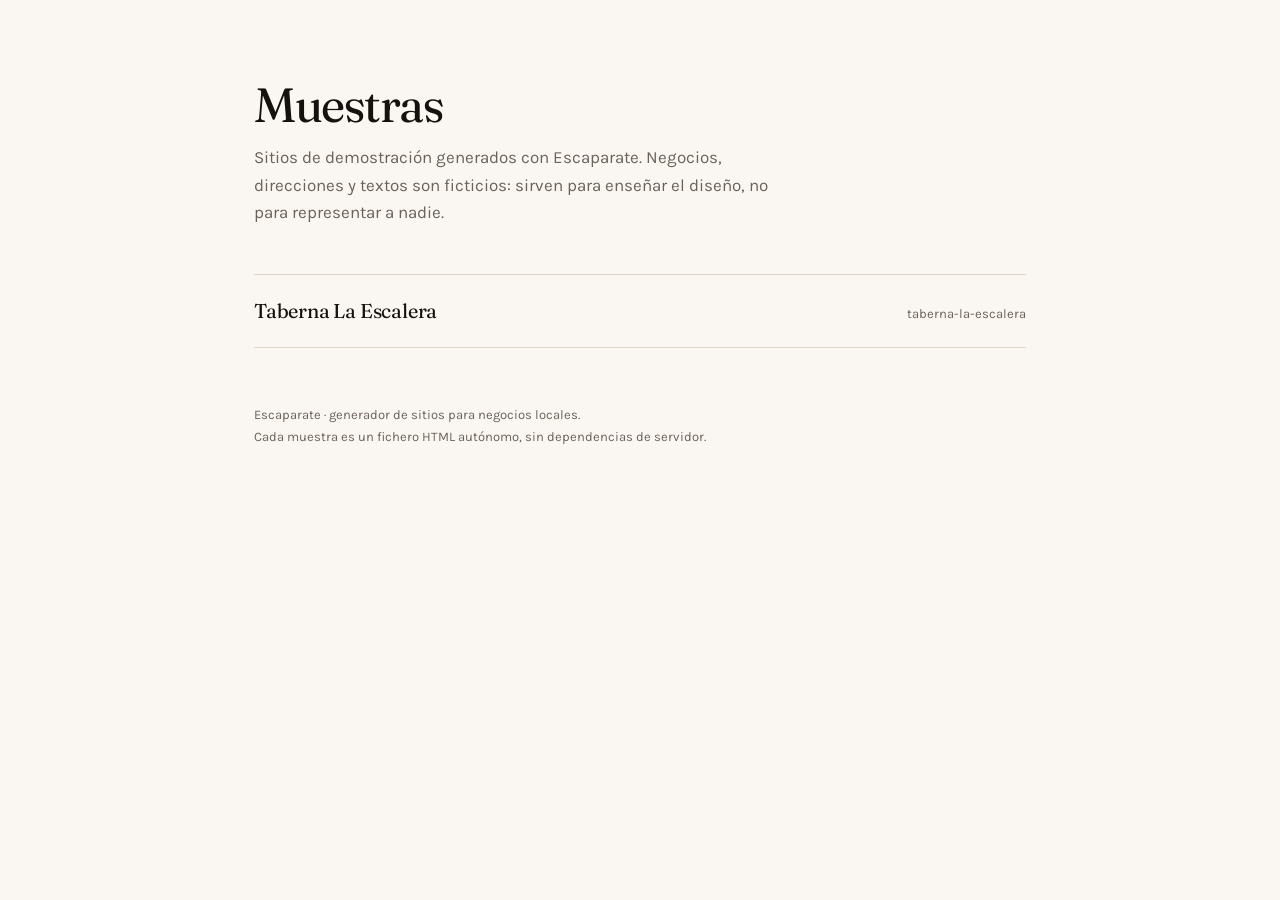
==== index.html @ d0153ee4 "Amostras Escaparate" ====
<!DOCTYPE html>
<html lang="es">
<head>
<meta charset="utf-8">
<meta name="viewport" content="width=device-width, initial-scale=1">
<title>Escaparate · muestras</title>
<meta name="robots" content="noindex">
<style>
:root{--tinta:#14110f;--papel:#faf7f2;--linha:#ded5c8;--acento:#8c2f39;--suave:#6b625a}
*{box-sizing:border-box}
body{margin:0;background:var(--papel);color:var(--tinta);
 font:400 17px/1.6 "Karla",ui-sans-serif,system-ui,sans-serif}
.wrap{max-width:820px;margin:0 auto;padding:80px 24px 120px}
h1{font-family:"Fraunces",Georgia,serif;font-weight:400;font-size:clamp(2rem,5vw,3rem);
 letter-spacing:-.03em;line-height:1.05;margin:0 0 14px}
p.lead{color:var(--suave);max-width:52ch;margin:0 0 48px}
ul{list-style:none;padding:0;margin:0}
li{border-top:1px solid var(--linha);padding:20px 0}
li:last-child{border-bottom:1px solid var(--linha)}
a{color:inherit;text-decoration:none;display:flex;justify-content:space-between;
 gap:20px;align-items:baseline}
a:hover .n{color:var(--acento)}
.n{font-family:"Fraunces",Georgia,serif;font-size:20px;letter-spacing:-.01em;transition:.2s}
.t{font-size:13px;color:var(--suave);white-space:nowrap}
footer{margin-top:56px;font-size:13px;color:var(--suave);line-height:1.7}
</style>
<link rel="preconnect" href="https://fonts.googleapis.com">
<link href="https://fonts.googleapis.com/css2?family=Fraunces:opsz,wght@9..144,400;9..144,500&family=Karla:wght@400;700&display=swap" rel="stylesheet">
</head>
<body><div class="wrap">
<h1>Muestras</h1>
<p class="lead">Sitios de demostración generados con Escaparate. Negocios, direcciones y
textos son ficticios: sirven para enseñar el diseño, no para representar a nadie.</p>
<ul>
<li><a href="taberna-la-escalera/"><span class="n">Taberna La Escalera</span><span class="t">taberna-la-escalera</span></a></li>
</ul>
<footer>Escaparate · generador de sitios para negocios locales.<br>
Cada muestra es un fichero HTML autónomo, sin dependencias de servidor.</footer>
</div></body></html>
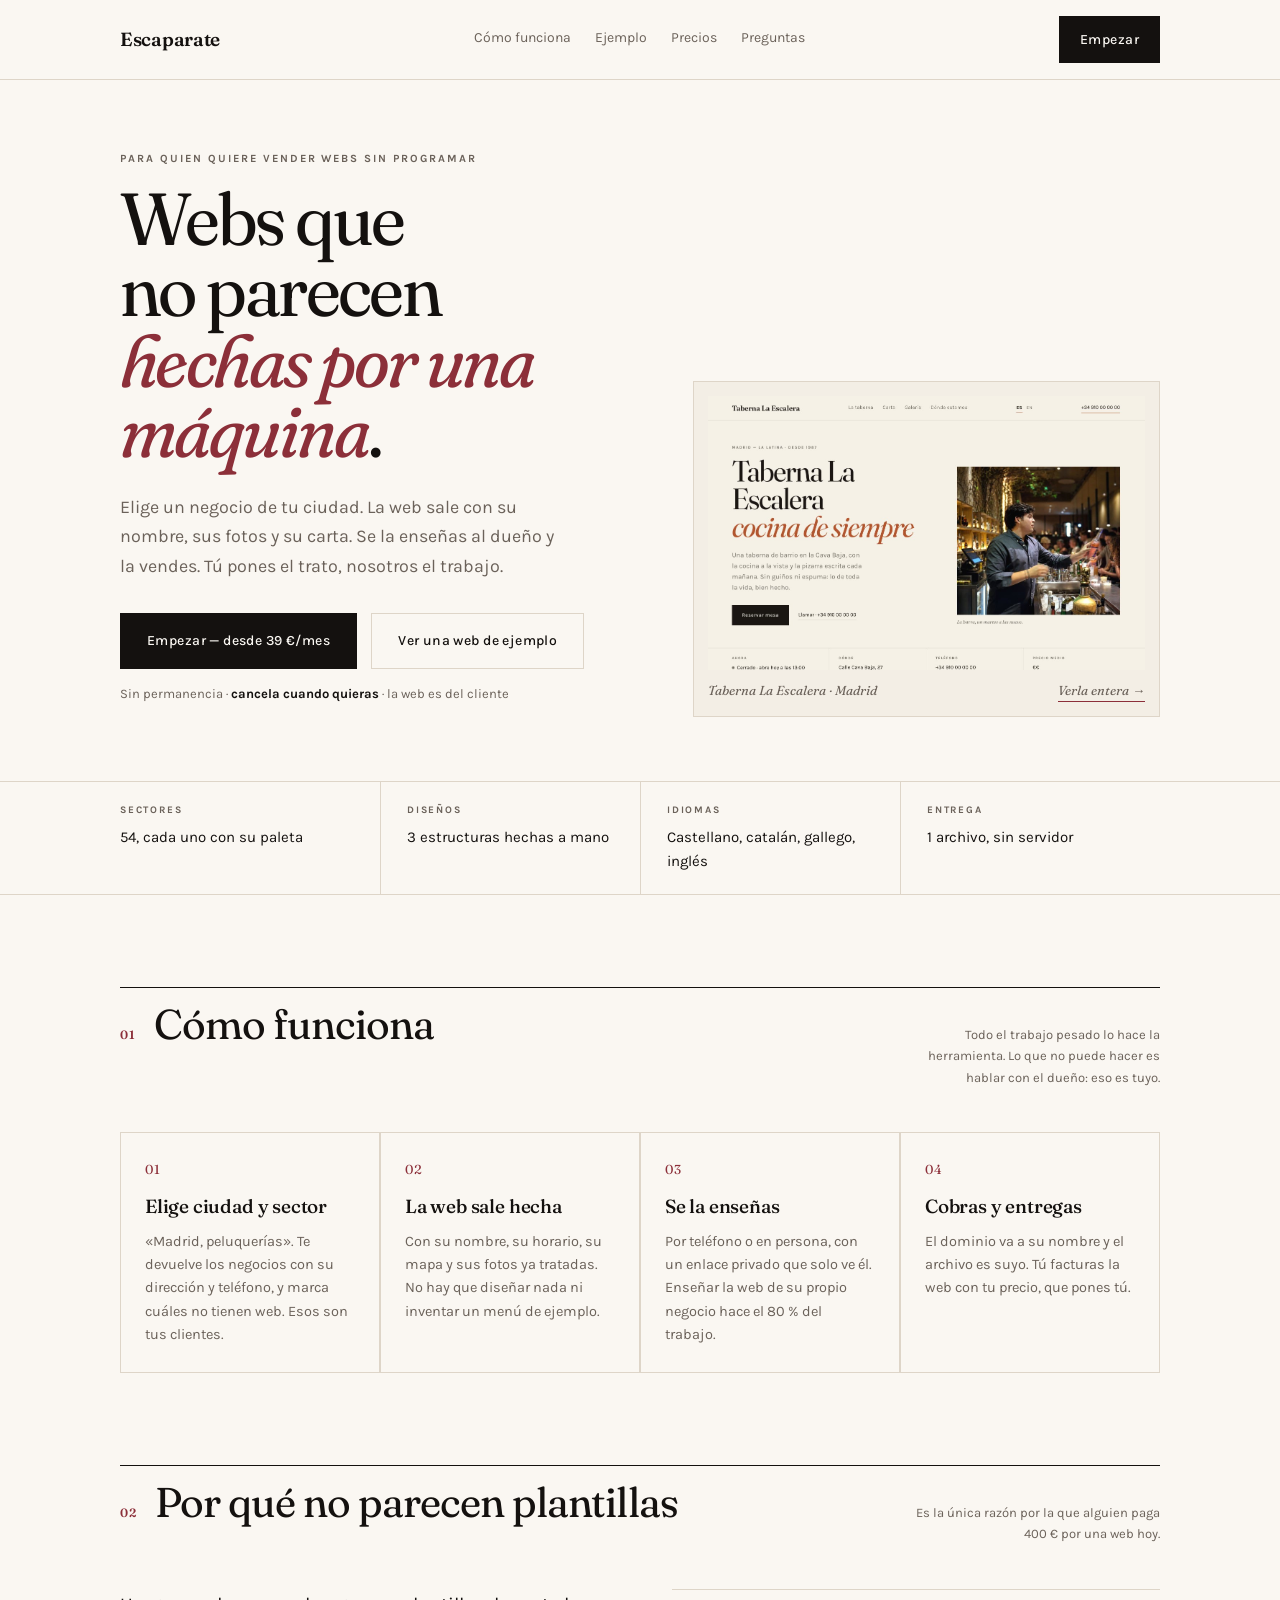
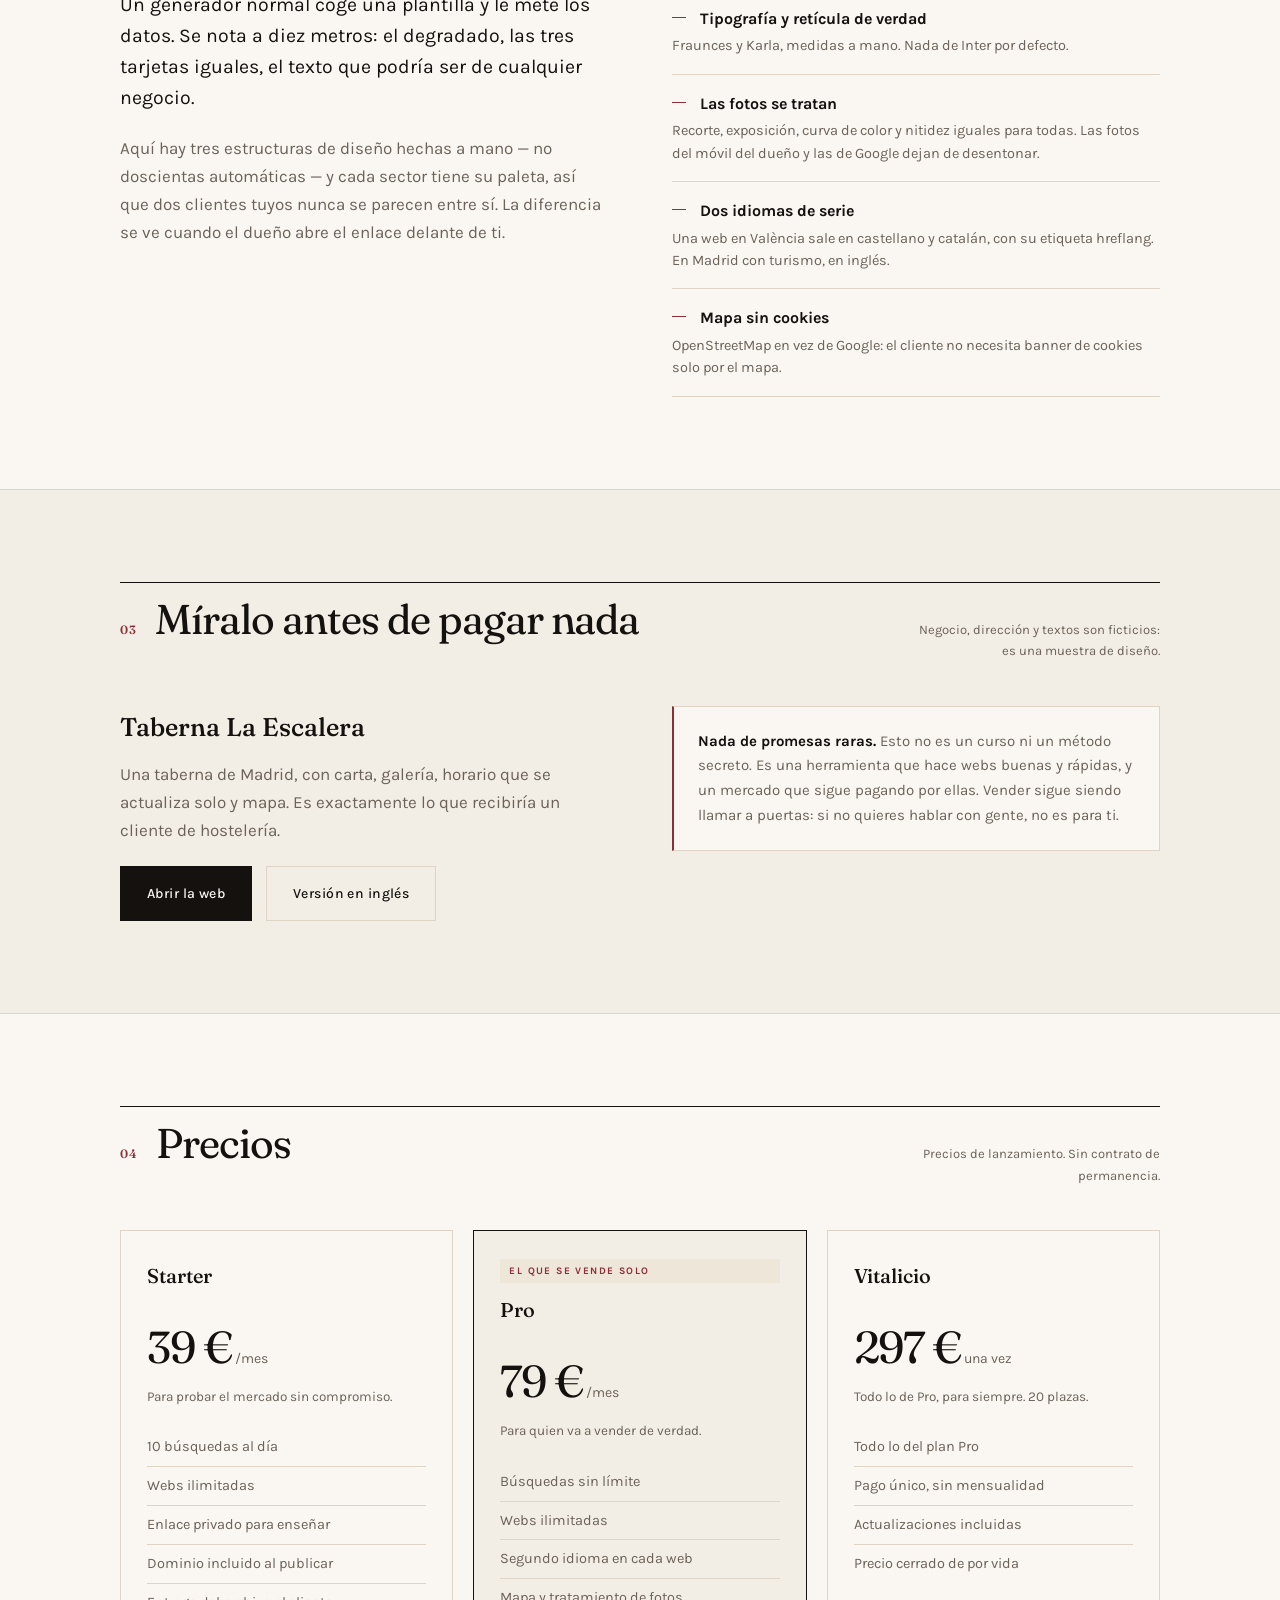
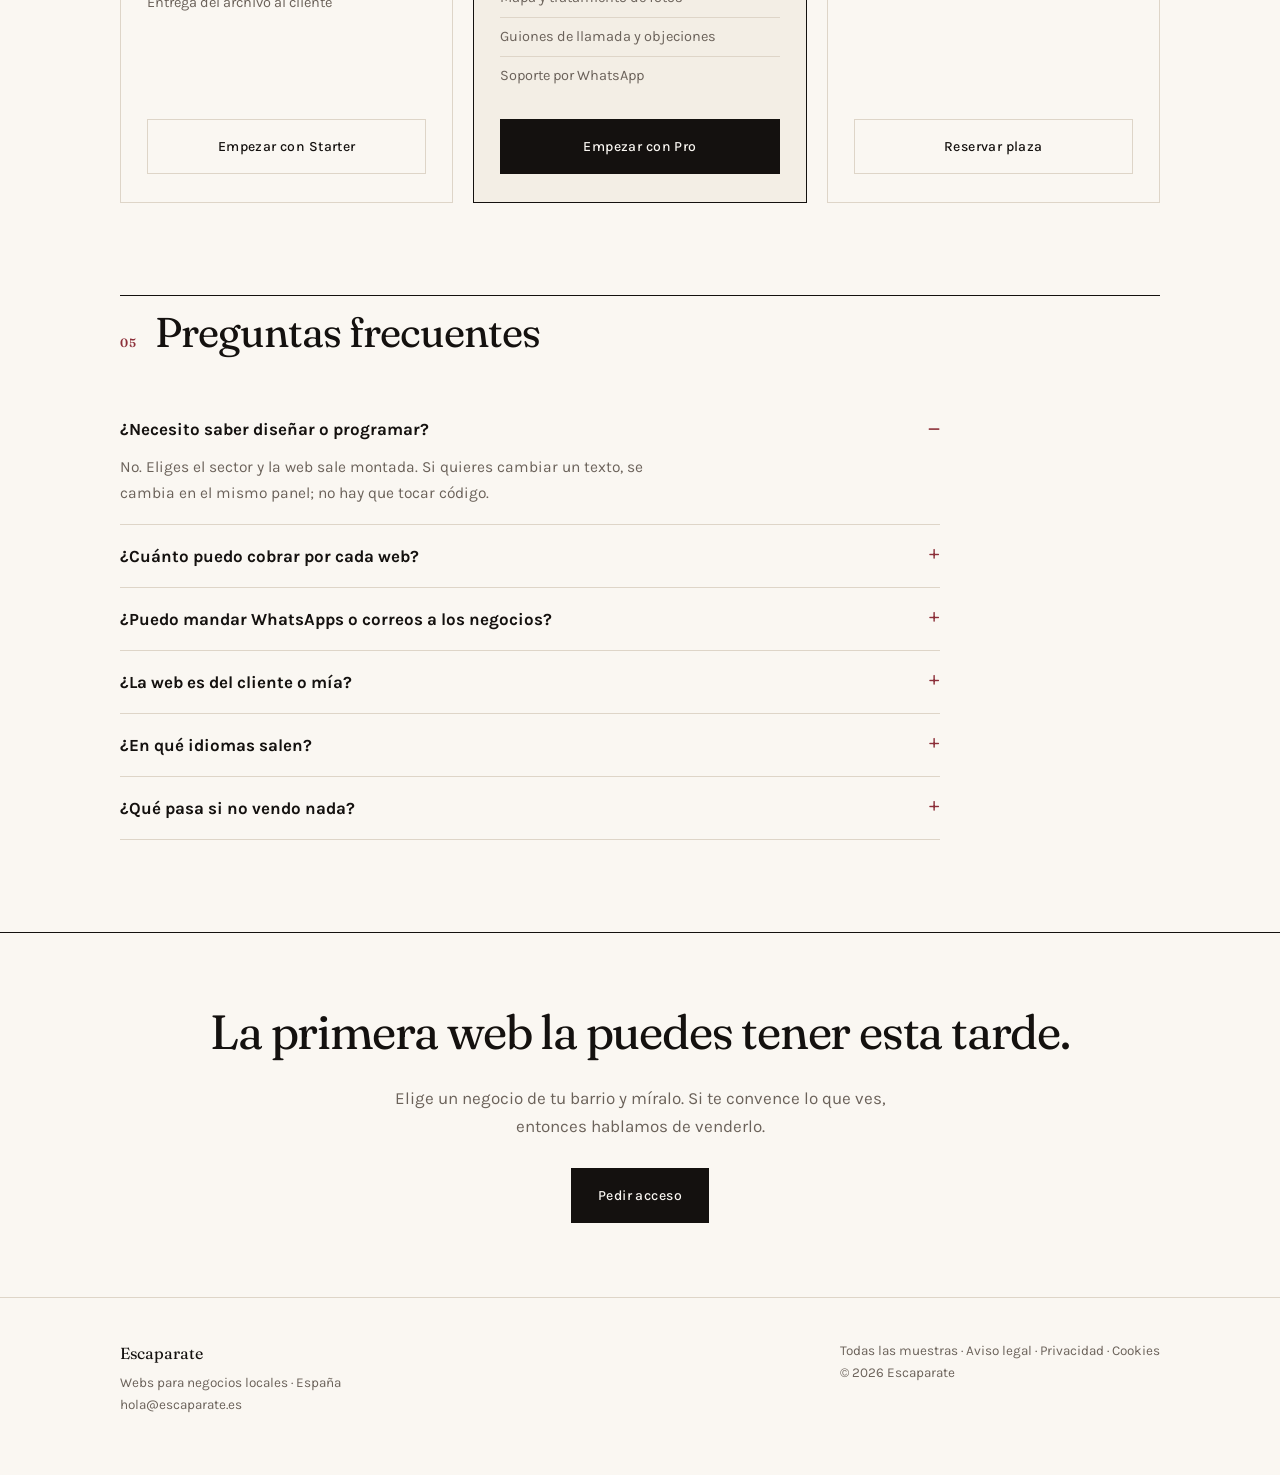
==== commit 3b3d6b8d: "Amostras Escaparate" ====
--- a/index.html
+++ b/index.html
@@ -3,37 +3,375 @@
 <head>
 <meta charset="utf-8">
 <meta name="viewport" content="width=device-width, initial-scale=1">
-<title>Escaparate · muestras</title>
-<meta name="robots" content="noindex">
+<title>Escaparate — webs para negocios locales, con tu nombre en la factura</title>
+<meta name="description" content="Elige un negocio de tu ciudad y la web sale hecha, con su nombre, sus fotos y su carta. Se la enseñas al dueño y la vendes. Sin programar, sin diseñar, sin plantillas que parezcan de máquina.">
+<meta name="robots" content="index">
+<meta property="og:type" content="website">
+<meta property="og:title" content="Escaparate — webs para negocios locales">
+<meta property="og:description" content="Elige un negocio, la web sale hecha. Se la enseñas al dueño y la vendes.">
+<meta property="og:locale" content="es_ES">
+<link rel="preconnect" href="https://fonts.googleapis.com">
+<link rel="preconnect" href="https://fonts.gstatic.com" crossorigin>
+<link href="https://fonts.googleapis.com/css2?family=Fraunces:ital,opsz,wght@0,9..144,300..700;1,9..144,300..700&family=Karla:ital,wght@0,300..700;1,400&display=swap" rel="stylesheet">
 <style>
-:root{--tinta:#14110f;--papel:#faf7f2;--linha:#ded5c8;--acento:#8c2f39;--suave:#6b625a}
-*{box-sizing:border-box}
+:root{
+  --papel:#faf7f2; --tinta:#14110f; --acento:#8c2f39; --acento-suave:#efe6da;
+  --linha:#ded5c8; --suave:#6b625a; --superficie:#f3eee5;
+}
+*,*::before,*::after{box-sizing:border-box}
+html{-webkit-text-size-adjust:100%;scroll-behavior:smooth;scroll-padding-top:80px}
 body{margin:0;background:var(--papel);color:var(--tinta);
- font:400 17px/1.6 "Karla",ui-sans-serif,system-ui,sans-serif}
-.wrap{max-width:820px;margin:0 auto;padding:80px 24px 120px}
-h1{font-family:"Fraunces",Georgia,serif;font-weight:400;font-size:clamp(2rem,5vw,3rem);
- letter-spacing:-.03em;line-height:1.05;margin:0 0 14px}
-p.lead{color:var(--suave);max-width:52ch;margin:0 0 48px}
-ul{list-style:none;padding:0;margin:0}
-li{border-top:1px solid var(--linha);padding:20px 0}
-li:last-child{border-bottom:1px solid var(--linha)}
-a{color:inherit;text-decoration:none;display:flex;justify-content:space-between;
- gap:20px;align-items:baseline}
-a:hover .n{color:var(--acento)}
-.n{font-family:"Fraunces",Georgia,serif;font-size:20px;letter-spacing:-.01em;transition:.2s}
-.t{font-size:13px;color:var(--suave);white-space:nowrap}
-footer{margin-top:56px;font-size:13px;color:var(--suave);line-height:1.7}
+  font-family:"Karla",ui-sans-serif,system-ui,sans-serif;font-size:17px;line-height:1.65;
+  -webkit-font-smoothing:antialiased}
+img{max-width:100%;display:block}
+a{color:inherit}
+::selection{background:var(--acento);color:var(--papel)}
+.wrap{max-width:1120px;margin:0 auto;padding:0 40px}
+@media(max-width:820px){.wrap{padding:0 22px}}
+.kicker{font-size:11px;letter-spacing:.18em;text-transform:uppercase;font-weight:700;color:var(--suave);margin:0}
+.serif{font-family:"Fraunces",Georgia,serif;font-variation-settings:"SOFT" 30,"WONK" 1}
+
+.cab{position:sticky;top:0;z-index:50;background:var(--papel);border-bottom:1px solid var(--linha)}
+.cab-in{max-width:1120px;margin:0 auto;padding:16px 40px;display:flex;align-items:center;
+  justify-content:space-between;gap:28px}
+.marca{font-family:"Fraunces",Georgia,serif;font-size:19px;font-weight:600;letter-spacing:-.015em;
+  text-decoration:none}
+.nav{display:flex;gap:24px;font-size:14px}
+.nav a{text-decoration:none;color:var(--suave);padding-bottom:3px;border-bottom:1px solid transparent;transition:.18s}
+.nav a:hover{color:var(--tinta);border-color:var(--acento)}
+@media(max-width:820px){.nav{display:none}.cab-in{padding:14px 22px}}
+
+.portada{padding:70px 0 0}
+.portada-grid{display:grid;grid-template-columns:1.05fr .95fr;gap:56px;align-items:end}
+@media(max-width:900px){.portada-grid{grid-template-columns:1fr;gap:36px}.portada{padding-top:40px}}
+h1{font-family:"Fraunces",Georgia,serif;font-weight:400;font-size:clamp(2.5rem,6.2vw,4.6rem);
+  line-height:.96;letter-spacing:-.035em;margin:16px 0 0;font-variation-settings:"SOFT" 30,"WONK" 1;
+  text-wrap:balance}
+h1 em{font-style:italic;color:var(--acento);font-variation-settings:"SOFT" 70,"WONK" 1}
+.entradilla{font-size:clamp(1.02rem,1.4vw,1.16rem);color:var(--suave);max-width:40ch;margin:26px 0 0}
+.acciones{display:flex;gap:14px;margin-top:32px;flex-wrap:wrap;align-items:center}
+.boton{display:inline-block;background:var(--tinta);color:var(--papel);text-decoration:none;
+  font-size:14px;font-weight:500;letter-spacing:.03em;padding:15px 26px;border:1px solid var(--tinta);transition:.2s}
+.boton:hover{background:var(--acento);border-color:var(--acento)}
+.boton.secundario{background:transparent;color:var(--tinta);border-color:var(--linha)}
+.boton.secundario:hover{background:transparent;border-color:var(--tinta);color:var(--tinta)}
+.migalha{font-size:13px;color:var(--suave);margin-top:14px}
+.migalha b{color:var(--tinta);font-weight:700}
+.muestra-marco{border:1px solid var(--linha);background:var(--superficie);padding:14px;margin:0}
+.muestra-marco img{width:100%;aspect-ratio:16/10;object-fit:cover}
+.muestra-marco figcaption{font-family:"Fraunces",Georgia,serif;font-style:italic;font-size:13px;
+  color:var(--suave);margin-top:10px;display:flex;justify-content:space-between;gap:12px}
+.muestra-marco figcaption a{text-decoration:none;border-bottom:1px solid var(--acento)}
+
+.franja{margin-top:64px;border-top:1px solid var(--linha);border-bottom:1px solid var(--linha)}
+.franja-in{display:flex;flex-wrap:wrap;max-width:1120px;margin:0 auto;padding:0 40px}
+.celda{flex:1 1 200px;padding:20px 26px;border-left:1px solid var(--linha);margin:0}
+.celda:first-child{border-left:0;padding-left:0}
+.celda dt{font-size:10px;letter-spacing:.18em;text-transform:uppercase;font-weight:700;color:var(--suave);margin-bottom:6px}
+.celda dd{margin:0;font-size:15px}
+@media(max-width:820px){.franja-in{padding:0 22px}.celda{flex:1 1 100%;border-left:0;border-top:1px solid var(--linha);padding:15px 0}.celda:first-child{border-top:0}}
+
+section{padding:92px 0}
+@media(max-width:820px){section{padding:60px 0}}
+.cab-seccion{display:flex;align-items:baseline;gap:18px;border-top:1px solid var(--tinta);padding-top:14px;margin-bottom:44px}
+.num{font-family:"Fraunces",Georgia,serif;font-size:12px;letter-spacing:.1em;color:var(--acento);font-weight:600}
+h2{font-family:"Fraunces",Georgia,serif;font-weight:400;font-size:clamp(1.7rem,3.3vw,2.6rem);
+  letter-spacing:-.025em;line-height:1.06;margin:0;font-variation-settings:"SOFT" 30,"WONK" 1}
+.cab-seccion .nota{margin:0 0 0 auto;font-size:13px;color:var(--suave);max-width:32ch;text-align:right}
+@media(max-width:820px){.cab-seccion .nota{display:none}}
+
+.pasos{display:grid;grid-template-columns:repeat(4,1fr);gap:2px;background:var(--linha);border:1px solid var(--linha)}
+.paso{background:var(--papel);padding:26px 24px}
+.paso .n{font-family:"Fraunces",Georgia,serif;font-size:13px;color:var(--acento);letter-spacing:.1em}
+.paso h3{font-family:"Fraunces",Georgia,serif;font-weight:500;font-size:19px;margin:10px 0 8px;letter-spacing:-.01em}
+.paso p{font-size:14.5px;color:var(--suave);margin:0;line-height:1.6}
+@media(max-width:900px){.pasos{grid-template-columns:1fr 1fr}}
+@media(max-width:600px){.pasos{grid-template-columns:1fr}}
+
+.dos{display:grid;grid-template-columns:1fr 1fr;gap:64px;align-items:start}
+@media(max-width:900px){.dos{grid-template-columns:1fr;gap:36px}}
+.lista{list-style:none;padding:0;margin:0}
+.lista li{border-top:1px solid var(--linha);padding:16px 0;font-size:15.5px}
+.lista li:last-child{border-bottom:1px solid var(--linha)}
+.lista strong{display:block;font-size:16px;margin-bottom:3px}
+.lista span{color:var(--suave);font-size:14.5px;line-height:1.55;display:block}
+.lista li::before{content:"";float:left;width:14px;height:1px;background:var(--acento);margin:11px 14px 0 0}
+
+.precos{display:grid;grid-template-columns:repeat(3,1fr);gap:20px;align-items:stretch}
+@media(max-width:900px){.precos{grid-template-columns:1fr}}
+.plano{border:1px solid var(--linha);padding:28px 26px;display:flex;flex-direction:column;background:var(--papel)}
+.plano.destaque{border-color:var(--tinta);background:var(--superficie)}
+.plano h3{font-family:"Fraunces",Georgia,serif;font-weight:500;font-size:20px;margin:0 0 4px}
+.plano .prezo{font-family:"Fraunces",Georgia,serif;font-size:clamp(2rem,3.6vw,2.8rem);letter-spacing:-.03em;margin:14px 0 2px}
+.plano .prezo small{font-size:14px;font-family:"Karla",sans-serif;letter-spacing:0;color:var(--suave)}
+.plano ul{list-style:none;padding:0;margin:20px 0 24px;font-size:14.5px;flex:1}
+.plano li{padding:7px 0;border-bottom:1px solid var(--linha);color:var(--suave)}
+.plano li:last-child{border-bottom:0}
+.plano .boton{text-align:center}
+.etiqueta-plano{display:inline-block;font-size:10px;letter-spacing:.14em;text-transform:uppercase;font-weight:700;
+  color:var(--acento);border:1px solid var(--acento-suave);background:var(--acento-suave);padding:3px 8px;margin-bottom:10px}
+
+.faq{max-width:820px}
+.faq details{border-bottom:1px solid var(--linha);padding:17px 0}
+.faq summary{cursor:pointer;font-size:17px;font-weight:700;list-style:none;display:flex;
+  justify-content:space-between;gap:20px;align-items:baseline}
+.faq summary::-webkit-details-marker{display:none}
+.faq summary::after{content:"+";font-family:"Fraunces",Georgia,serif;font-size:22px;color:var(--acento);line-height:1}
+.faq details[open] summary::after{content:"–"}
+.faq p{margin:12px 0 0;color:var(--suave);font-size:15.5px;max-width:64ch}
+
+.aviso{border:1px solid var(--linha);border-left:2px solid var(--acento);padding:22px 24px;background:var(--papel)}
+.aviso p{margin:0;font-size:15px;color:var(--suave)}
+.aviso strong{color:var(--tinta)}
+
+.cierre{border-top:1px solid var(--tinta);text-align:center;padding:74px 0}
+.cierre h2{margin-bottom:26px;font-size:clamp(1.9rem,4.2vw,3rem)}
+.cierre p{color:var(--suave);max-width:52ch;margin:0 auto 28px}
+
+.pie{border-top:1px solid var(--linha);padding:42px 0 58px;font-size:13.5px;color:var(--suave)}
+.pie-in{display:flex;justify-content:space-between;gap:30px;flex-wrap:wrap}
+.pie-marca{font-family:"Fraunces",Georgia,serif;font-size:16px;color:var(--tinta);margin-bottom:6px}
+.pie a{text-decoration:none;border-bottom:1px solid transparent}
+.pie a:hover{border-color:var(--suave)}
+.salto{position:absolute;left:-9999px}
+.salto:focus{left:16px;top:12px;z-index:999;background:var(--tinta);color:var(--papel);padding:10px 16px;text-decoration:none;font-size:13px}
+@media(prefers-reduced-motion:reduce){html{scroll-behavior:auto}*{transition:none!important}}
 </style>
-<link rel="preconnect" href="https://fonts.googleapis.com">
-<link href="https://fonts.googleapis.com/css2?family=Fraunces:opsz,wght@9..144,400;9..144,500&family=Karla:wght@400;700&display=swap" rel="stylesheet">
 </head>
-<body><div class="wrap">
-<h1>Muestras</h1>
-<p class="lead">Sitios de demostración generados con Escaparate. Negocios, direcciones y
-textos son ficticios: sirven para enseñar el diseño, no para representar a nadie.</p>
-<ul>
-<li><a href="taberna-la-escalera/"><span class="n">Taberna La Escalera</span><span class="t">taberna-la-escalera</span></a></li>
-</ul>
-<footer>Escaparate · generador de sitios para negocios locales.<br>
-Cada muestra es un fichero HTML autónomo, sin dependencias de servidor.</footer>
-</div></body></html>
+<body>
+<a class="salto" href="#contenido">Ir al contenido</a>
+
+<header class="cab">
+  <div class="cab-in">
+    <a class="marca" href="#">Escaparate</a>
+    <nav class="nav">
+      <a href="#como">Cómo funciona</a>
+      <a href="#ejemplo">Ejemplo</a>
+      <a href="#precios">Precios</a>
+      <a href="#preguntas">Preguntas</a>
+    </nav>
+    <a class="boton" href="#precios" style="padding:11px 20px">Empezar</a>
+  </div>
+</header>
+
+<main id="contenido">
+
+<section class="portada">
+  <div class="wrap portada-grid">
+    <div>
+      <p class="kicker">Para quien quiere vender webs sin programar</p>
+      <h1>Webs que no parecen<br><em>hechas por una máquina</em>.</h1>
+      <p class="entradilla">Elige un negocio de tu ciudad. La web sale con su nombre, sus
+        fotos y su carta. Se la enseñas al dueño y la vendes. Tú pones el trato, nosotros el trabajo.</p>
+      <div class="acciones">
+        <a class="boton" href="#precios">Empezar — desde 39 €/mes</a>
+        <a class="boton secundario" href="#ejemplo">Ver una web de ejemplo</a>
+      </div>
+      <p class="migalha">Sin permanencia · <b>cancela cuando quieras</b> · la web es del cliente</p>
+    </div>
+    <figure class="muestra-marco">
+      <img src="muestra.jpg" alt="Captura de una web de ejemplo para una taberna de Madrid">
+      <figcaption><span>Taberna La Escalera · Madrid</span><a href="#ejemplo">Verla entera →</a></figcaption>
+    </figure>
+  </div>
+</section>
+
+<div class="franja">
+  <div class="franja-in">
+    <dl class="celda"><dt>Sectores</dt><dd>54, cada uno con su paleta</dd></dl>
+    <dl class="celda"><dt>Diseños</dt><dd>3 estructuras hechas a mano</dd></dl>
+    <dl class="celda"><dt>Idiomas</dt><dd>Castellano, catalán, gallego, inglés</dd></dl>
+    <dl class="celda"><dt>Entrega</dt><dd>1 archivo, sin servidor</dd></dl>
+  </div>
+</div>
+
+<section id="como">
+  <div class="wrap">
+    <div class="cab-seccion">
+      <span class="num">01</span>
+      <h2>Cómo funciona</h2>
+      <p class="nota">Todo el trabajo pesado lo hace la herramienta. Lo que no puede hacer es hablar con el dueño: eso es tuyo.</p>
+    </div>
+    <div class="pasos">
+      <div class="paso"><div class="n">01</div><h3>Elige ciudad y sector</h3>
+        <p>«Madrid, peluquerías». Te devuelve los negocios con su dirección y teléfono, y marca cuáles no tienen web. Esos son tus clientes.</p></div>
+      <div class="paso"><div class="n">02</div><h3>La web sale hecha</h3>
+        <p>Con su nombre, su horario, su mapa y sus fotos ya tratadas. No hay que diseñar nada ni inventar un menú de ejemplo.</p></div>
+      <div class="paso"><div class="n">03</div><h3>Se la enseñas</h3>
+        <p>Por teléfono o en persona, con un enlace privado que solo ve él. Enseñar la web de su propio negocio hace el 80 % del trabajo.</p></div>
+      <div class="paso"><div class="n">04</div><h3>Cobras y entregas</h3>
+        <p>El dominio va a su nombre y el archivo es suyo. Tú facturas la web con tu precio, que pones tú.</p></div>
+    </div>
+  </div>
+</section>
+
+<section id="porque" style="padding-top:0">
+  <div class="wrap">
+    <div class="cab-seccion">
+      <span class="num">02</span>
+      <h2>Por qué no parecen plantillas</h2>
+      <p class="nota">Es la única razón por la que alguien paga 400 € por una web hoy.</p>
+    </div>
+    <div class="dos">
+      <div>
+        <p style="font-size:19.5px;line-height:1.6;margin:0 0 20px">Un generador normal coge una plantilla y le mete los datos. Se nota a
+          diez metros: el degradado, las tres tarjetas iguales, el texto que podría
+          ser de cualquier negocio.</p>
+        <p style="color:var(--suave);margin:0">Aquí hay tres estructuras de diseño hechas a mano — no doscientas
+          automáticas — y cada sector tiene su paleta, así que dos clientes tuyos
+          nunca se parecen entre sí. La diferencia se ve cuando el dueño abre el
+          enlace delante de ti.</p>
+      </div>
+      <ul class="lista">
+        <li><strong>Tipografía y retícula de verdad</strong><span>Fraunces y Karla, medidas a mano. Nada de Inter por defecto.</span></li>
+        <li><strong>Las fotos se tratan</strong><span>Recorte, exposición, curva de color y nitidez iguales para todas. Las fotos del móvil del dueño y las de Google dejan de desentonar.</span></li>
+        <li><strong>Dos idiomas de serie</strong><span>Una web en València sale en castellano y catalán, con su etiqueta hreflang. En Madrid con turismo, en inglés.</span></li>
+        <li><strong>Mapa sin cookies</strong><span>OpenStreetMap en vez de Google: el cliente no necesita banner de cookies solo por el mapa.</span></li>
+      </ul>
+    </div>
+  </div>
+</section>
+
+<section id="ejemplo" style="background:var(--superficie);border-top:1px solid var(--linha);border-bottom:1px solid var(--linha)">
+  <div class="wrap">
+    <div class="cab-seccion">
+      <span class="num">03</span>
+      <h2>Míralo antes de pagar nada</h2>
+      <p class="nota">Negocio, dirección y textos son ficticios: es una muestra de diseño.</p>
+    </div>
+    <div class="dos">
+      <div>
+        <h3 class="serif" style="font-size:1.6rem;font-weight:500;margin:0 0 12px">Taberna La Escalera</h3>
+        <p style="color:var(--suave);margin:0 0 22px">Una taberna de Madrid, con carta, galería, horario que se actualiza
+          solo y mapa. Es exactamente lo que recibiría un cliente de hostelería.</p>
+        <div class="acciones" style="margin-top:0">
+          <a class="boton" href="taberna-la-escalera/">Abrir la web</a>
+          <a class="boton secundario" href="taberna-la-escalera/en/">Versión en inglés</a>
+        </div>
+      </div>
+      <div class="aviso">
+        <p><strong>Nada de promesas raras.</strong> Esto no es un curso ni un método secreto.
+          Es una herramienta que hace webs buenas y rápidas, y un mercado que sigue
+          pagando por ellas. Vender sigue siendo llamar a puertas: si no quieres
+          hablar con gente, no es para ti.</p>
+      </div>
+    </div>
+  </div>
+</section>
+
+<section id="precios">
+  <div class="wrap">
+    <div class="cab-seccion">
+      <span class="num">04</span>
+      <h2>Precios</h2>
+      <p class="nota">Precios de lanzamiento. Sin contrato de permanencia.</p>
+    </div>
+    <div class="precos">
+      <div class="plano">
+        <h3>Starter</h3>
+        <div class="prezo">39 €<small> /mes</small></div>
+        <p style="font-size:13.5px;color:var(--suave);margin:0">Para probar el mercado sin compromiso.</p>
+        <ul>
+          <li>10 búsquedas al día</li>
+          <li>Webs ilimitadas</li>
+          <li>Enlace privado para enseñar</li>
+          <li>Dominio incluido al publicar</li>
+          <li>Entrega del archivo al cliente</li>
+        </ul>
+        <a class="boton secundario" href="mailto:hola@escaparate.es?subject=Quiero%20Starter">Empezar con Starter</a>
+      </div>
+      <div class="plano destaque">
+        <span class="etiqueta-plano">El que se vende solo</span>
+        <h3>Pro</h3>
+        <div class="prezo">79 €<small> /mes</small></div>
+        <p style="font-size:13.5px;color:var(--suave);margin:0">Para quien va a vender de verdad.</p>
+        <ul>
+          <li>Búsquedas sin límite</li>
+          <li>Webs ilimitadas</li>
+          <li>Segundo idioma en cada web</li>
+          <li>Mapa y tratamiento de fotos</li>
+          <li>Guiones de llamada y objeciones</li>
+          <li>Soporte por WhatsApp</li>
+        </ul>
+        <a class="boton" href="mailto:hola@escaparate.es?subject=Quiero%20Pro">Empezar con Pro</a>
+      </div>
+      <div class="plano">
+        <h3>Vitalicio</h3>
+        <div class="prezo">297 €<small> una vez</small></div>
+        <p style="font-size:13.5px;color:var(--suave);margin:0">Todo lo de Pro, para siempre. 20 plazas.</p>
+        <ul>
+          <li>Todo lo del plan Pro</li>
+          <li>Pago único, sin mensualidad</li>
+          <li>Actualizaciones incluidas</li>
+          <li>Precio cerrado de por vida</li>
+        </ul>
+        <a class="boton secundario" href="mailto:hola@escaparate.es?subject=Quiero%20el%20vitalicio">Reservar plaza</a>
+      </div>
+    </div>
+  </div>
+</section>
+
+<section id="preguntas" style="padding-top:0">
+  <div class="wrap">
+    <div class="cab-seccion">
+      <span class="num">05</span>
+      <h2>Preguntas frecuentes</h2>
+    </div>
+    <div class="faq">
+      <details open><summary>¿Necesito saber diseñar o programar?</summary>
+        <p>No. Eliges el sector y la web sale montada. Si quieres cambiar un texto,
+          se cambia en el mismo panel; no hay que tocar código.</p></details>
+      <details><summary>¿Cuánto puedo cobrar por cada web?</summary>
+        <p>Lo pones tú. En España una web de una página para un bar o una peluquería
+          se está vendiendo entre 300 y 600 €, y una de varias páginas bastante más.
+          Nosotros no cobramos comisión sobre tus ventas.</p></details>
+      <details><summary>¿Puedo mandar WhatsApps o correos a los negocios?</summary>
+        <p>Mejor no, y esto es importante. En España el envío de publicidad por correo
+          electrónico o mensajería sin consentimiento previo está prohibido incluso
+          entre empresas (LSSI, art. 21), con sanciones que empiezan en 30.001 €.
+          Por eso la herramienta está pensada para entrar por teléfono o en persona,
+          y los guiones que damos son para eso. Llamar a un negocio y entrar a
+          preguntar no tiene ese problema.</p></details>
+      <details><summary>¿La web es del cliente o mía?</summary>
+        <p>Del cliente. Le entregas un archivo HTML que funciona en cualquier
+          alojamiento, y el dominio se registra a su nombre. Si mañana dejas de usar
+          Escaparate, sus webs siguen funcionando.</p></details>
+      <details><summary>¿En qué idiomas salen?</summary>
+        <p>Castellano, catalán, gallego e inglés. Puedes entregar la misma web en dos
+          idiomas con un enlace para cambiar de uno a otro, y Google los indexa por
+          separado. Es de las cosas que más justifica subir el precio.</p></details>
+      <details><summary>¿Qué pasa si no vendo nada?</summary>
+        <p>Cancelas y ya está, no hay permanencia. Pero sé honesto contigo mismo:
+          la herramienta tarda diez minutos en hacer su parte; el resto son llamadas.
+          Si en un mes no has hablado con veinte dueños, el problema no es la web.</p></details>
+    </div>
+  </div>
+</section>
+
+<section class="cierre">
+  <div class="wrap">
+    <h2>La primera web la puedes tener esta tarde.</h2>
+    <p>Elige un negocio de tu barrio y míralo. Si te convence lo que ves, entonces
+      hablamos de venderlo.</p>
+    <a class="boton" href="mailto:hola@escaparate.es?subject=Quiero%20probar%20Escaparate">Pedir acceso</a>
+  </div>
+</section>
+
+</main>
+
+<footer class="pie">
+  <div class="wrap pie-in">
+    <div>
+      <div class="pie-marca">Escaparate</div>
+      Webs para negocios locales · España<br>
+      hola@escaparate.es
+    </div>
+    <div>
+      <a href="muestras.html">Todas las muestras</a> ·
+      <a href="#">Aviso legal</a> · <a href="#">Privacidad</a> · <a href="#">Cookies</a><br>
+      © 2026 Escaparate
+    </div>
+  </div>
+</footer>
+</body>
+</html>
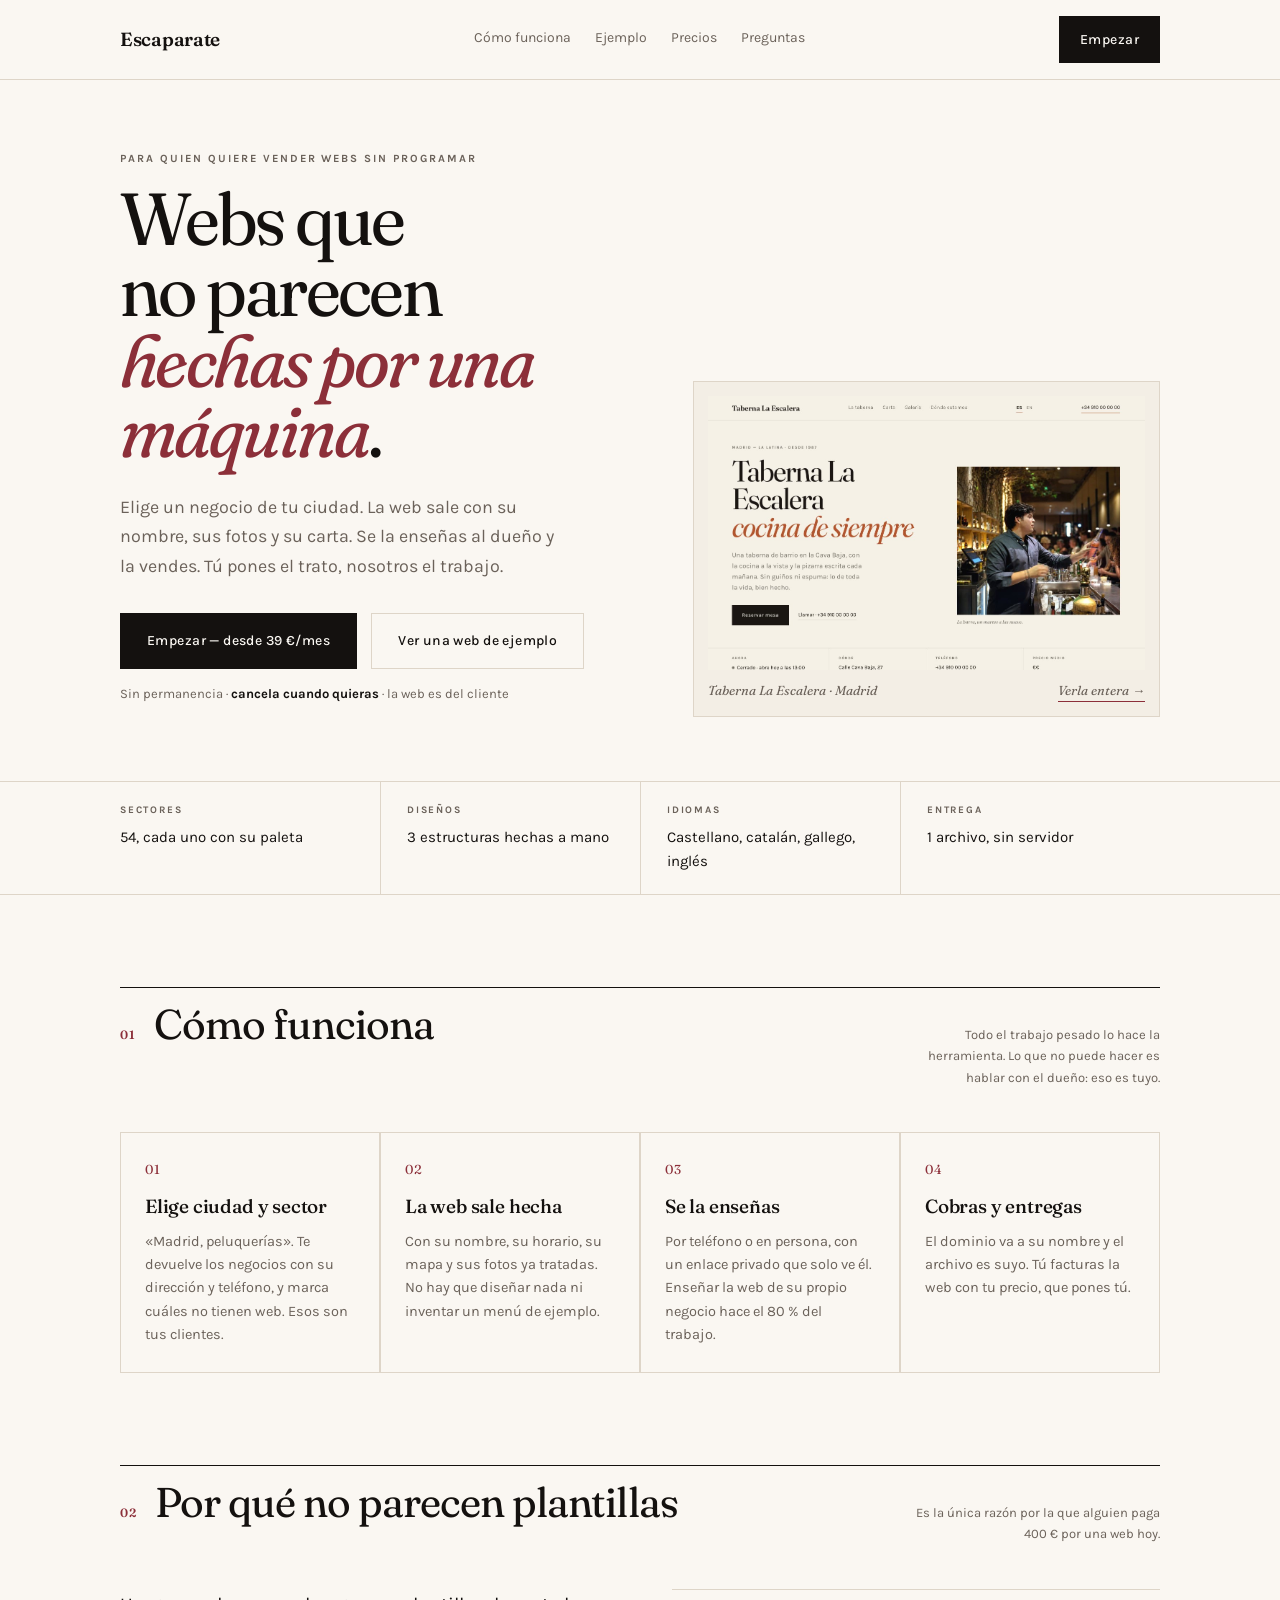
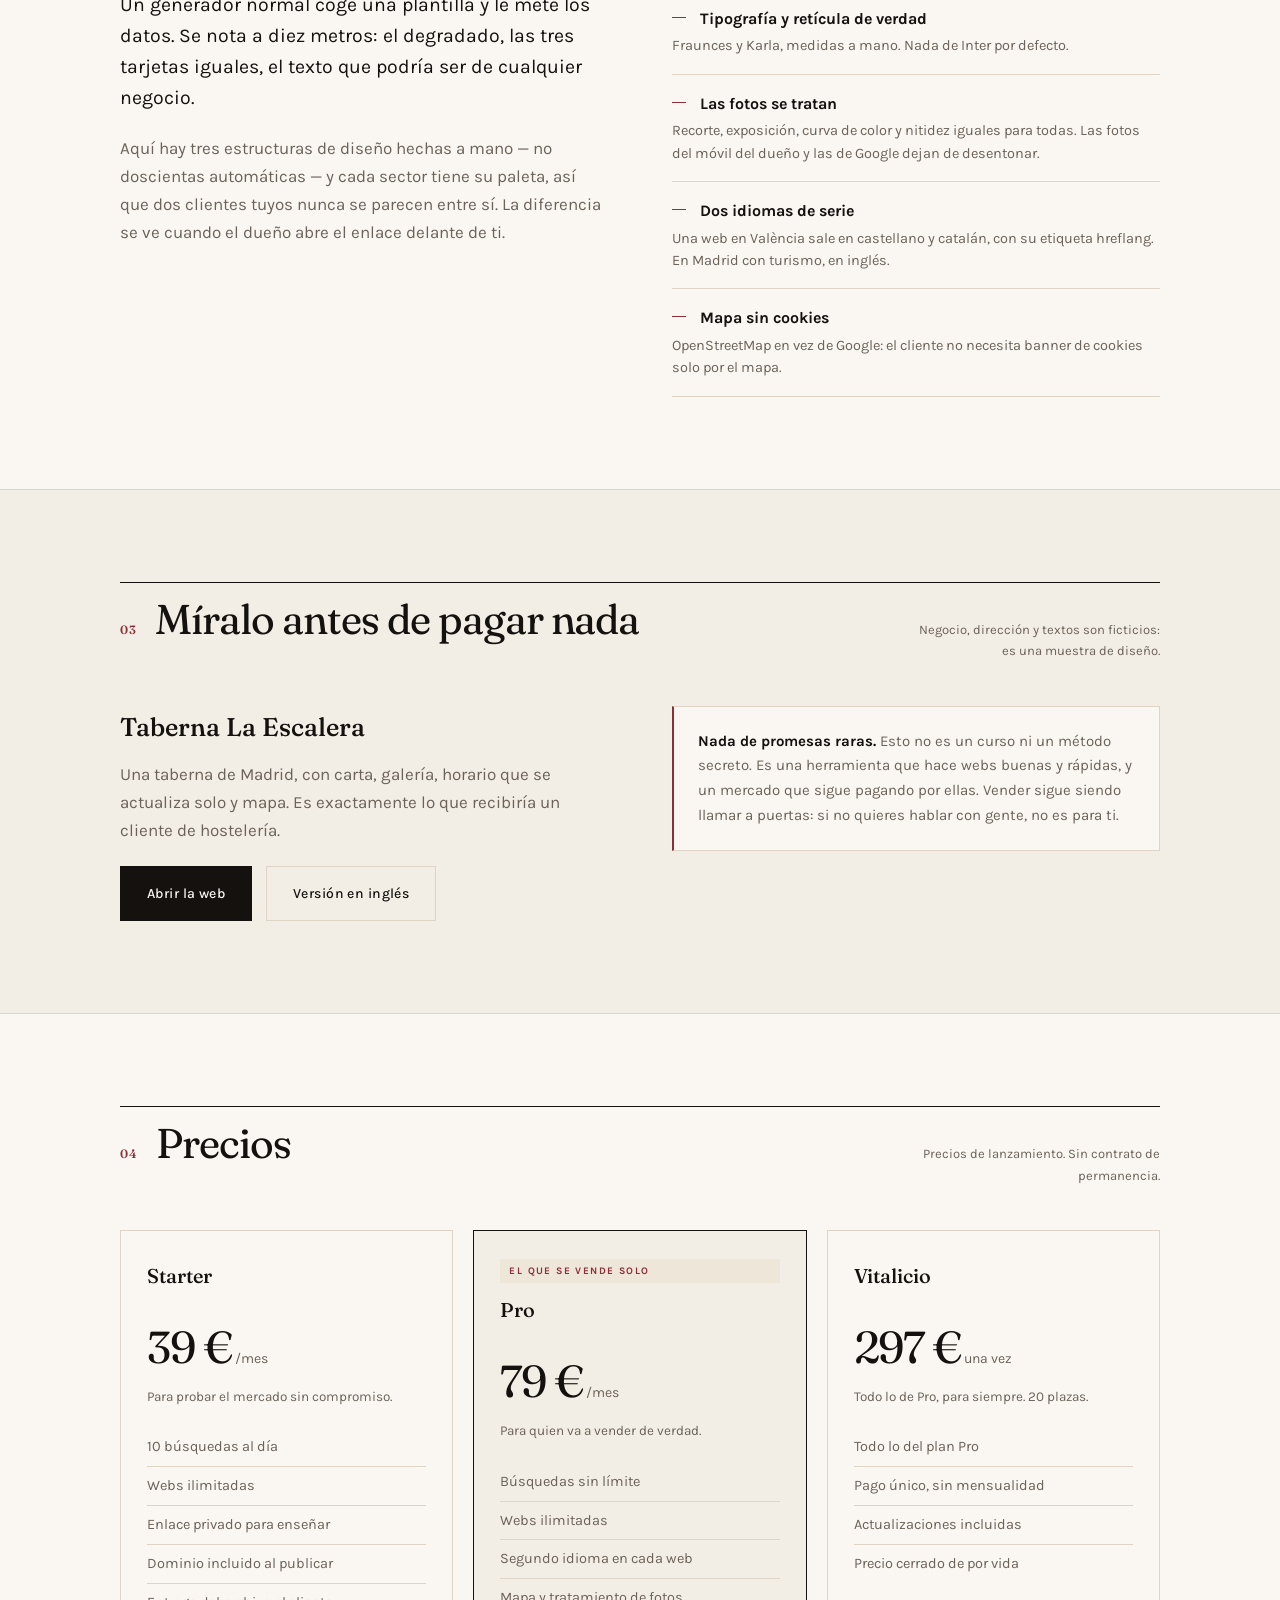
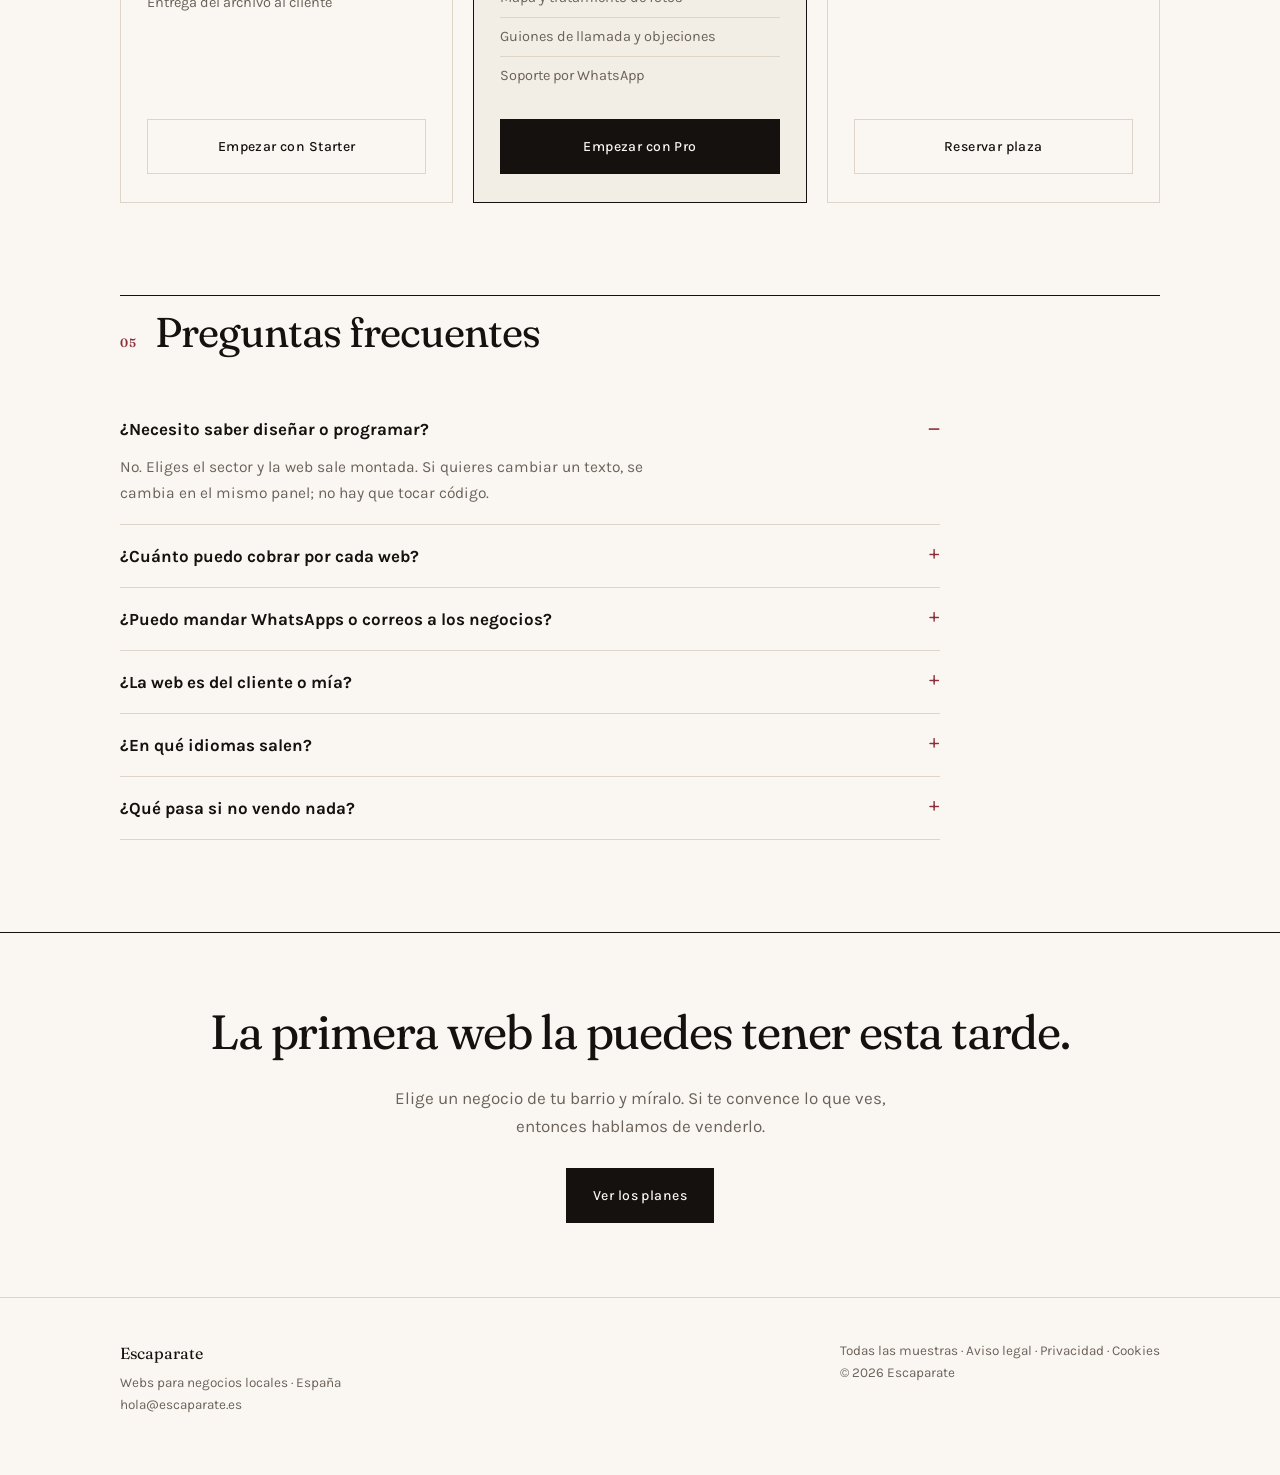
==== commit beeb24d8: "Amostras Escaparate" ====
--- a/index.html
+++ b/index.html
@@ -278,7 +278,7 @@
           <li>Dominio incluido al publicar</li>
           <li>Entrega del archivo al cliente</li>
         </ul>
-        <a class="boton secundario" href="mailto:hola@escaparate.es?subject=Quiero%20Starter">Empezar con Starter</a>
+        <a class="boton secundario" data-plan="starter" href="mailto:hola@escaparate.es?subject=Quiero%20Starter">Empezar con Starter</a>
       </div>
       <div class="plano destaque">
         <span class="etiqueta-plano">El que se vende solo</span>
@@ -293,7 +293,7 @@
           <li>Guiones de llamada y objeciones</li>
           <li>Soporte por WhatsApp</li>
         </ul>
-        <a class="boton" href="mailto:hola@escaparate.es?subject=Quiero%20Pro">Empezar con Pro</a>
+        <a class="boton" data-plan="pro" href="mailto:hola@escaparate.es?subject=Quiero%20Pro">Empezar con Pro</a>
       </div>
       <div class="plano">
         <h3>Vitalicio</h3>
@@ -305,7 +305,7 @@
           <li>Actualizaciones incluidas</li>
           <li>Precio cerrado de por vida</li>
         </ul>
-        <a class="boton secundario" href="mailto:hola@escaparate.es?subject=Quiero%20el%20vitalicio">Reservar plaza</a>
+        <a class="boton secundario" data-plan="vitalicio" href="mailto:hola@escaparate.es?subject=Quiero%20el%20vitalicio">Reservar plaza</a>
       </div>
     </div>
   </div>
@@ -353,7 +353,7 @@
     <h2>La primera web la puedes tener esta tarde.</h2>
     <p>Elige un negocio de tu barrio y míralo. Si te convence lo que ves, entonces
       hablamos de venderlo.</p>
-    <a class="boton" href="mailto:hola@escaparate.es?subject=Quiero%20probar%20Escaparate">Pedir acceso</a>
+    <a class="boton" href="#precios">Ver los planes</a>
   </div>
 </section>
 
@@ -373,5 +373,26 @@
     </div>
   </div>
 </footer>
+<script>
+/* Os botões apontam para mailto: como rede de segurança. Se existir cobros.json
+   (gerado por stripe_configurar.py), passam a levar ao Payment Link do Stripe. */
+(function(){
+  if (!window.fetch) return;
+  fetch('cobros.json', {cache:'no-store'}).then(function(r){
+    return r.ok ? r.json() : null;
+  }).then(function(d){
+    if (!d) return;
+    var botoes = document.querySelectorAll('[data-plan]');
+    for (var i = 0; i < botoes.length; i++) {
+      var plano = d[botoes[i].getAttribute('data-plan')];
+      if (plano && plano.url) {
+        botoes[i].href = plano.url;
+        botoes[i].target = '_blank';
+        botoes[i].rel = 'noopener';
+      }
+    }
+  }).catch(function(){ /* sem ficheiro: ficam os mailto */ });
+})();
+</script>
 </body>
 </html>
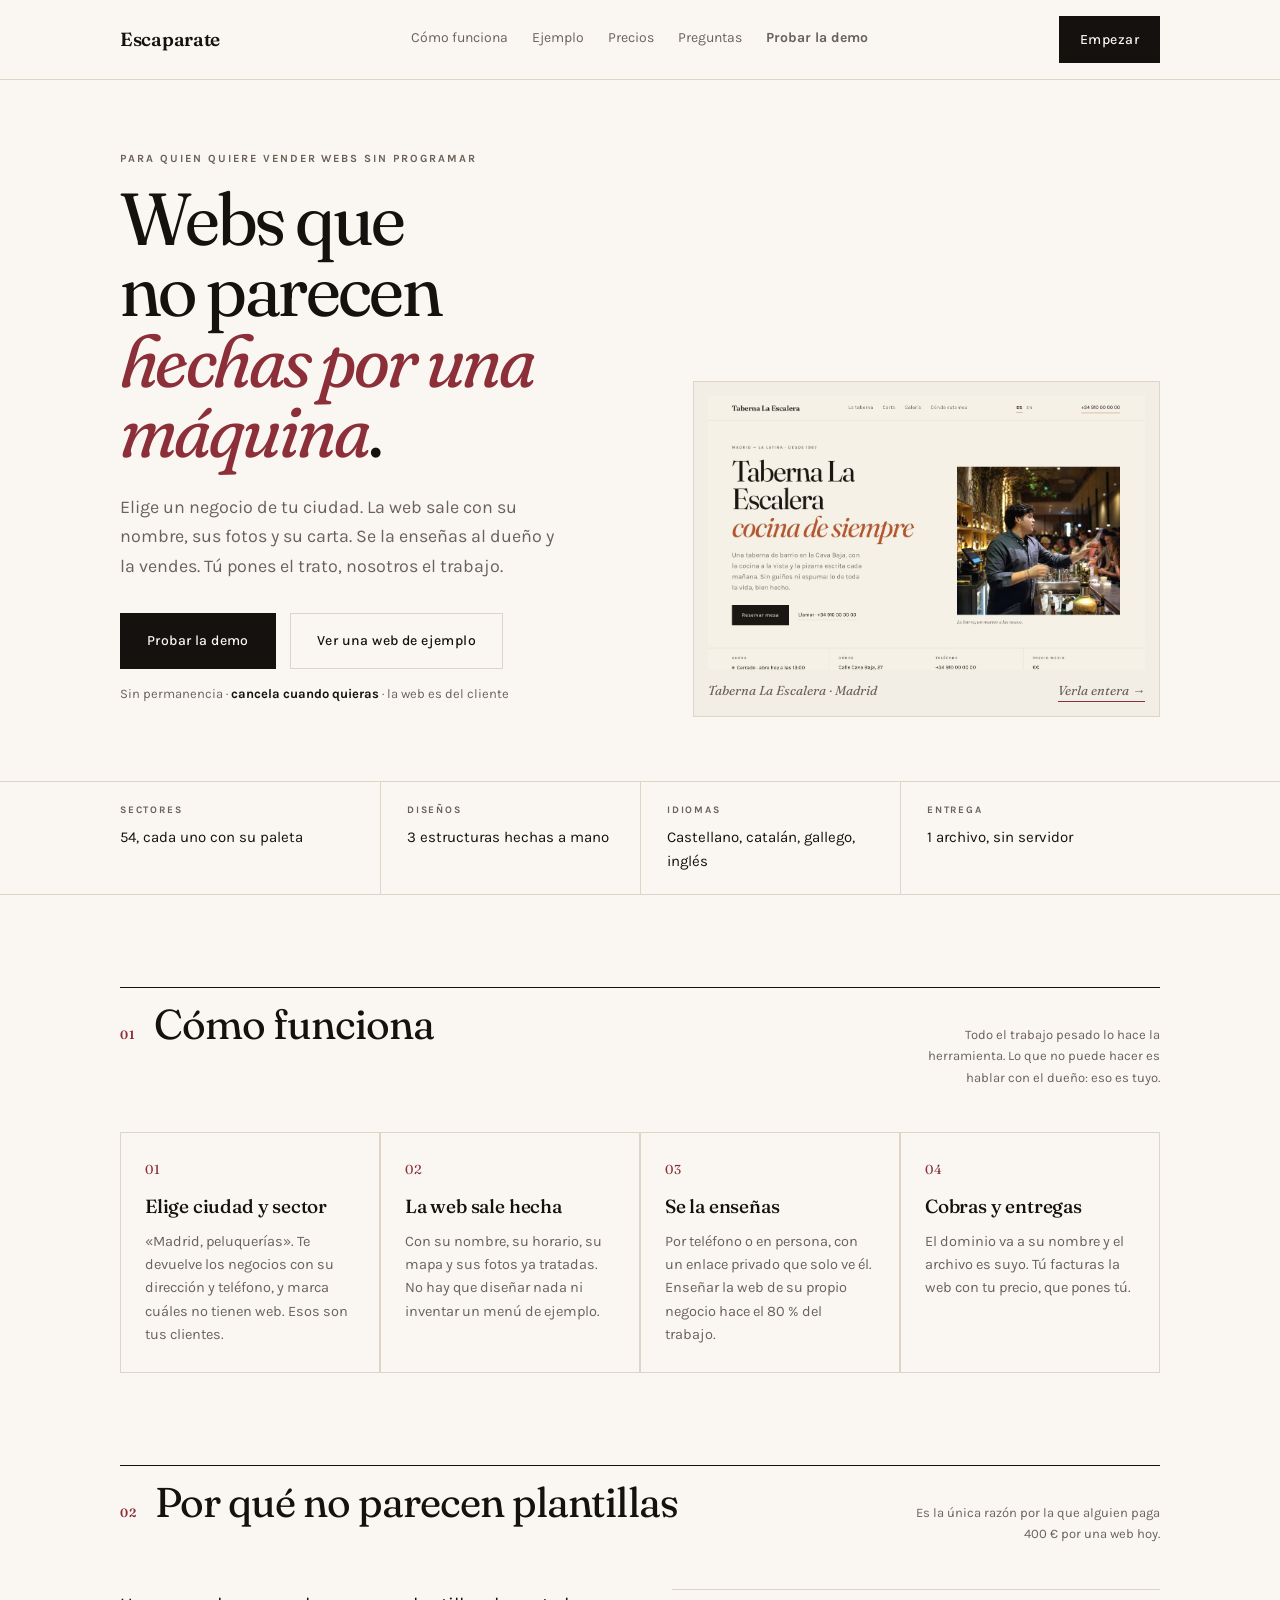
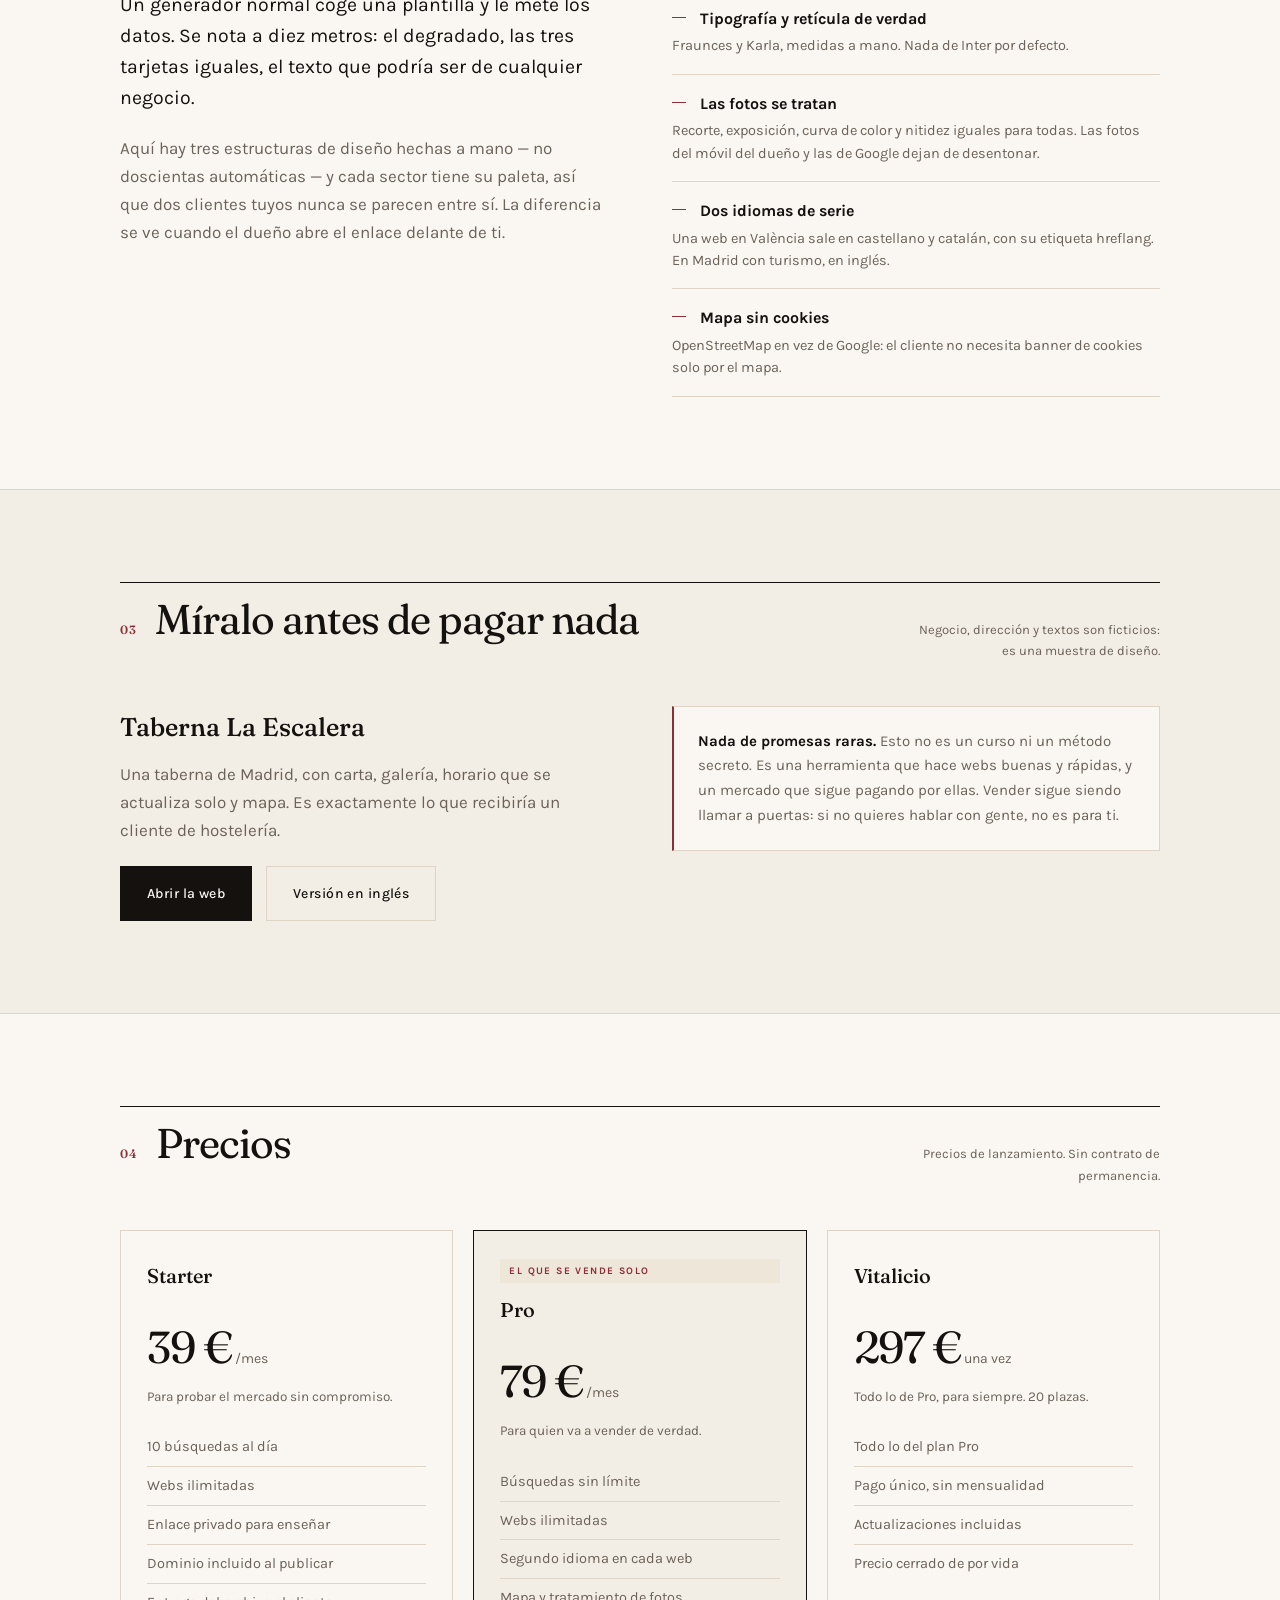
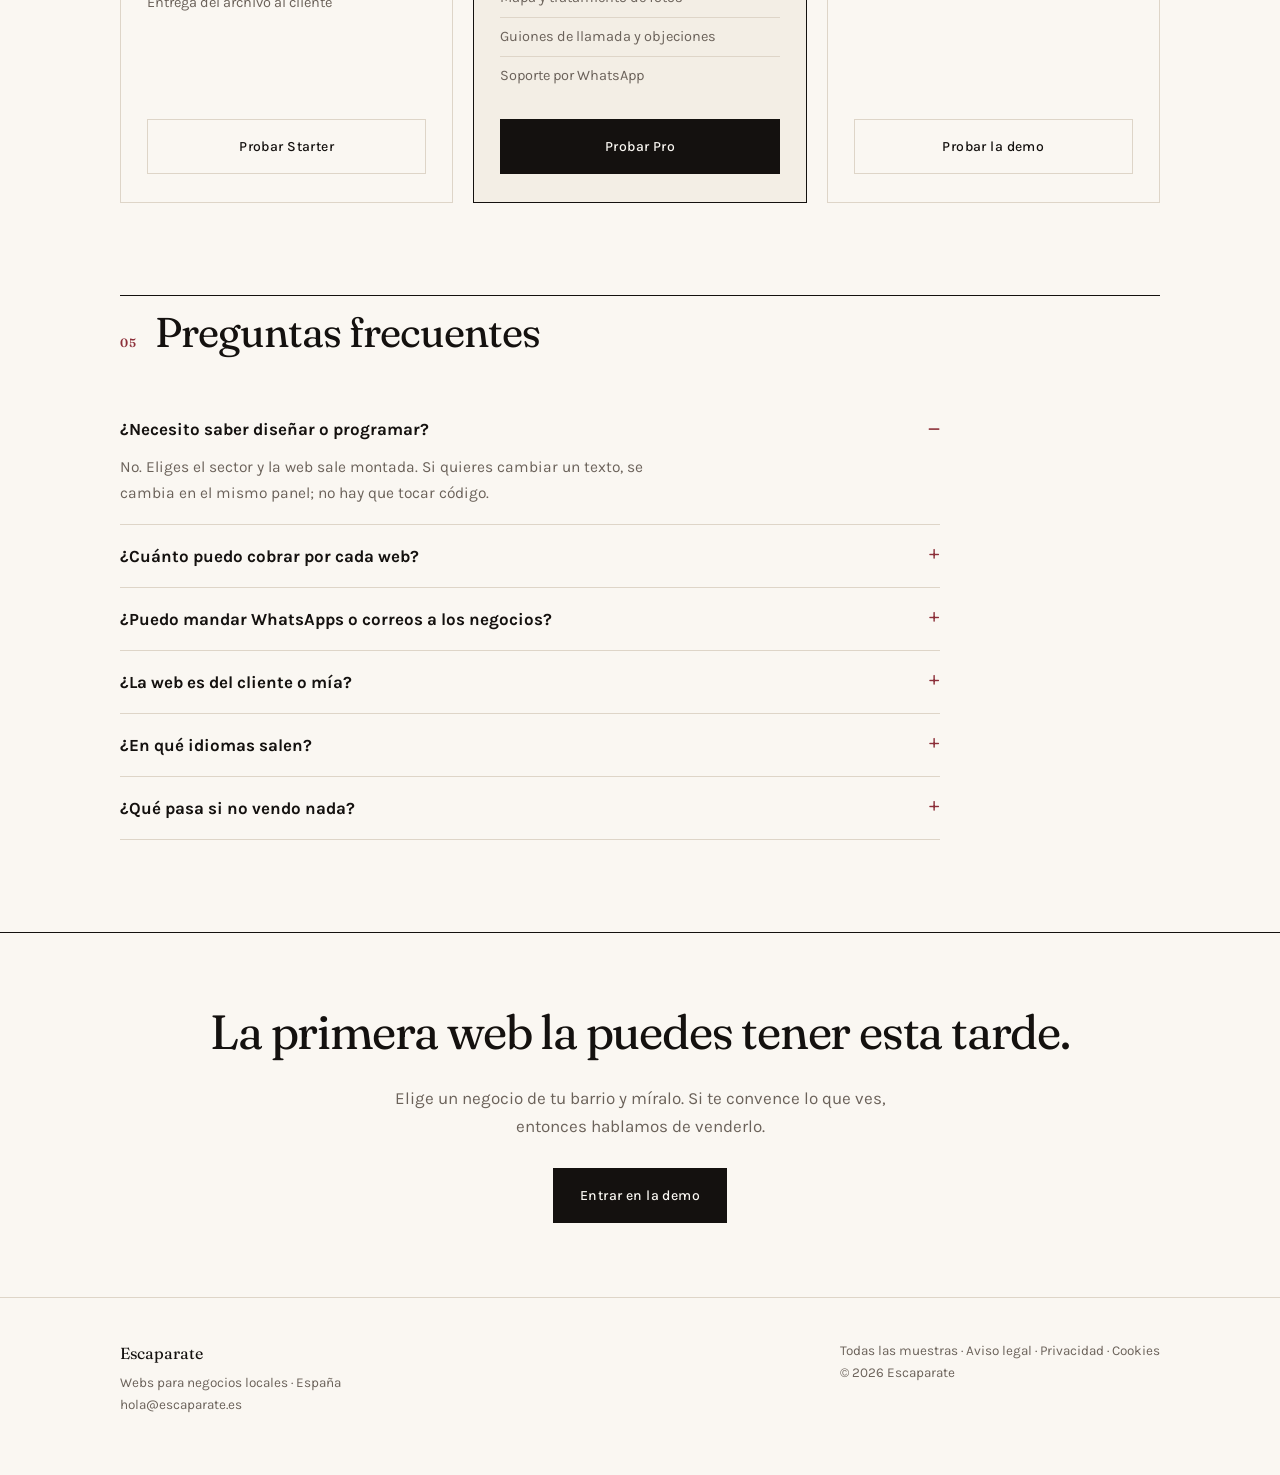
==== commit 22611919: "Amostras Escaparate" ====
--- a/index.html
+++ b/index.html
@@ -149,6 +149,7 @@
       <a href="#ejemplo">Ejemplo</a>
       <a href="#precios">Precios</a>
       <a href="#preguntas">Preguntas</a>
+      <a href="demo/"><b>Probar la demo</b></a>
     </nav>
     <a class="boton" href="#precios" style="padding:11px 20px">Empezar</a>
   </div>
@@ -164,7 +165,7 @@
       <p class="entradilla">Elige un negocio de tu ciudad. La web sale con su nombre, sus
         fotos y su carta. Se la enseñas al dueño y la vendes. Tú pones el trato, nosotros el trabajo.</p>
       <div class="acciones">
-        <a class="boton" href="#precios">Empezar — desde 39 €/mes</a>
+        <a class="boton" href="demo/">Probar la demo</a>
         <a class="boton secundario" href="#ejemplo">Ver una web de ejemplo</a>
       </div>
       <p class="migalha">Sin permanencia · <b>cancela cuando quieras</b> · la web es del cliente</p>
@@ -278,7 +279,7 @@
           <li>Dominio incluido al publicar</li>
           <li>Entrega del archivo al cliente</li>
         </ul>
-        <a class="boton secundario" data-plan="starter" href="mailto:hola@escaparate.es?subject=Quiero%20Starter">Empezar con Starter</a>
+        <a class="boton secundario" data-plan="starter" href="demo/">Probar Starter</a>
       </div>
       <div class="plano destaque">
         <span class="etiqueta-plano">El que se vende solo</span>
@@ -293,7 +294,7 @@
           <li>Guiones de llamada y objeciones</li>
           <li>Soporte por WhatsApp</li>
         </ul>
-        <a class="boton" data-plan="pro" href="mailto:hola@escaparate.es?subject=Quiero%20Pro">Empezar con Pro</a>
+        <a class="boton" data-plan="pro" href="demo/">Probar Pro</a>
       </div>
       <div class="plano">
         <h3>Vitalicio</h3>
@@ -305,7 +306,7 @@
           <li>Actualizaciones incluidas</li>
           <li>Precio cerrado de por vida</li>
         </ul>
-        <a class="boton secundario" data-plan="vitalicio" href="mailto:hola@escaparate.es?subject=Quiero%20el%20vitalicio">Reservar plaza</a>
+        <a class="boton secundario" data-plan="vitalicio" href="demo/">Probar la demo</a>
       </div>
     </div>
   </div>
@@ -353,7 +354,7 @@
     <h2>La primera web la puedes tener esta tarde.</h2>
     <p>Elige un negocio de tu barrio y míralo. Si te convence lo que ves, entonces
       hablamos de venderlo.</p>
-    <a class="boton" href="#precios">Ver los planes</a>
+    <a class="boton" href="demo/">Entrar en la demo</a>
   </div>
 </section>
 
